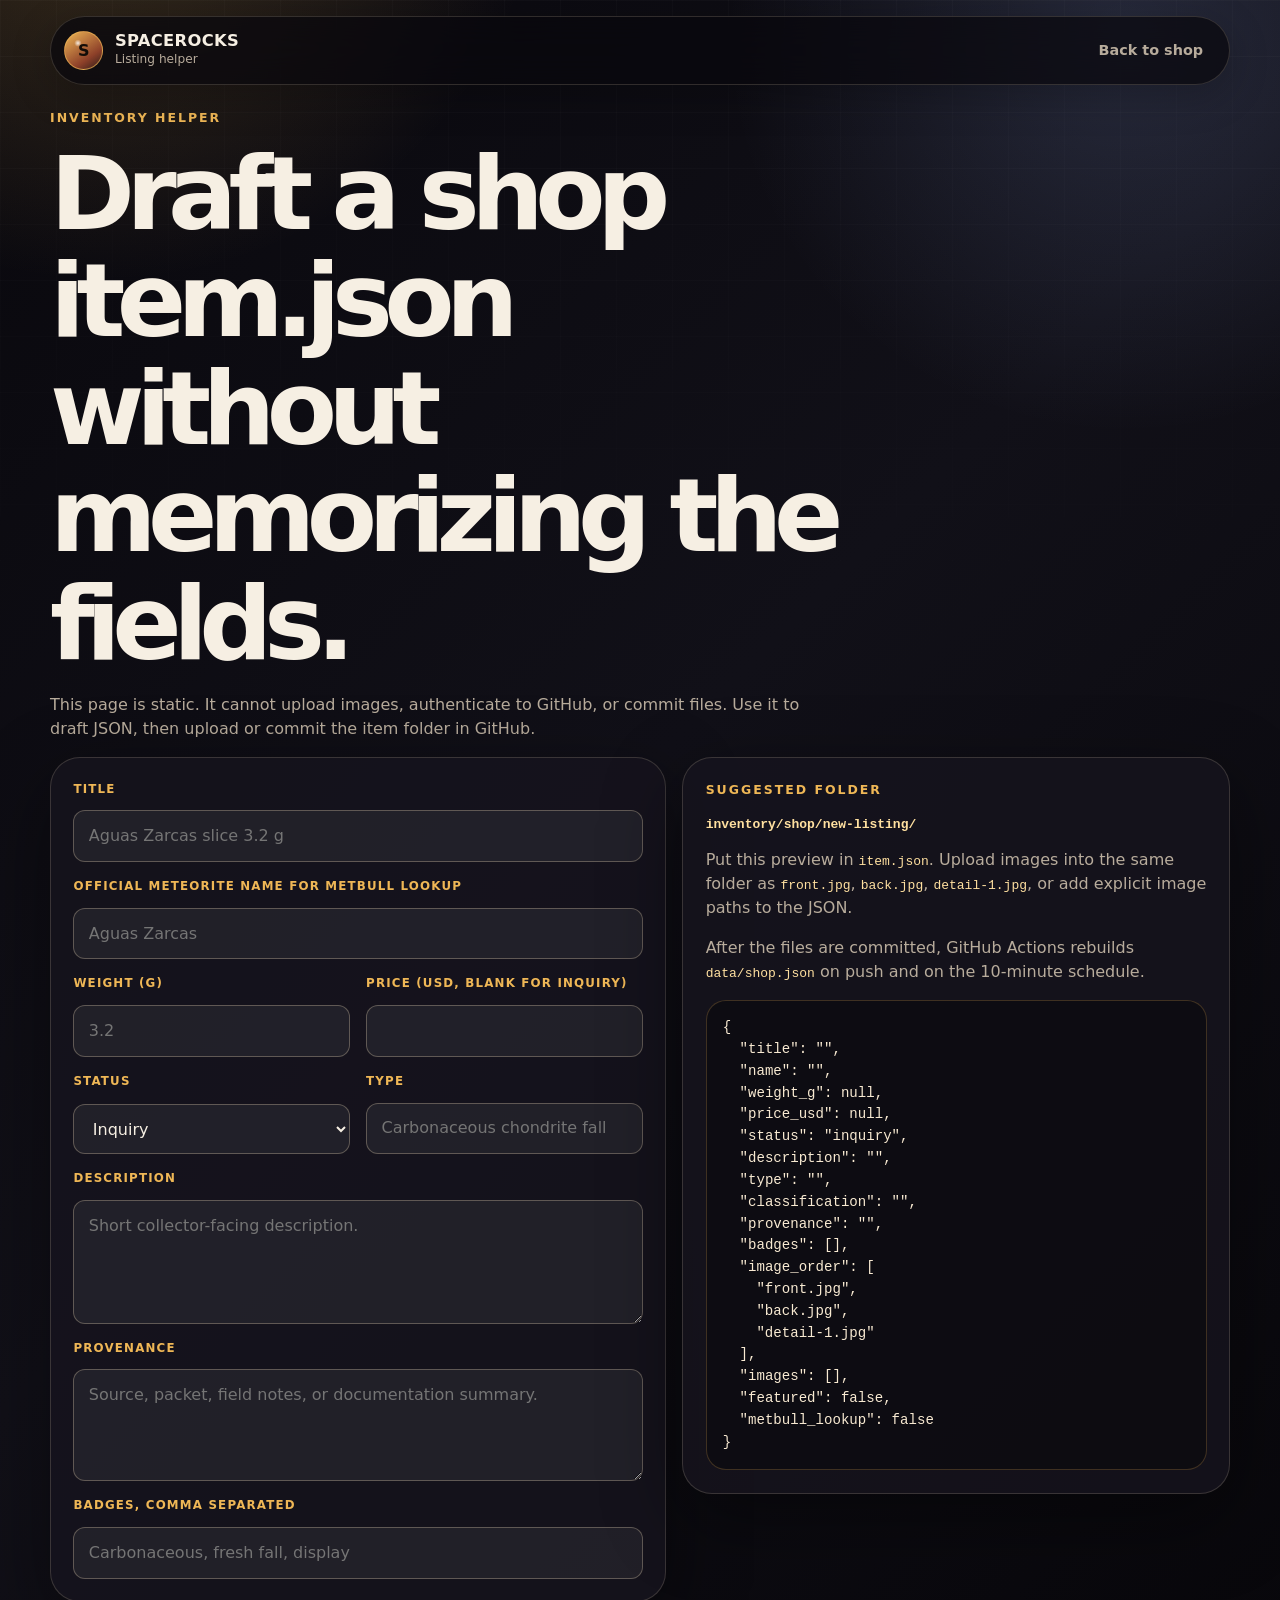
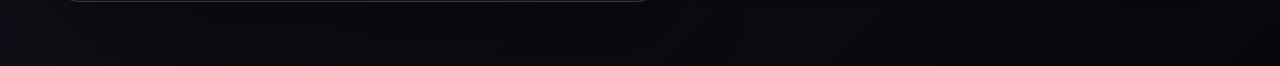
==== admin/new-listing.html @ 61062381 "Initial Spacerocks static website" ====
<!doctype html>
<html lang="en">
<head>
  <meta charset="utf-8">
  <meta name="viewport" content="width=device-width, initial-scale=1">
  <meta name="description" content="Static helper for drafting Spacerocks inventory item.json files.">
  <title>Spacerocks Listing Helper</title>
  <link rel="stylesheet" href="../styles.css">
</head>
<body class="admin-page">
  <a class="skip-link" href="#main">Skip to main content</a>

  <header class="site-header admin-header">
    <nav class="top-nav" aria-label="Admin navigation">
      <a class="brand" href="../index.html#top" aria-label="Spacerocks home">
        <span class="brand-mark" aria-hidden="true">S</span>
        <span>
          <strong>Spacerocks</strong>
          <small>Listing helper</small>
        </span>
      </a>
      <div class="nav-links">
        <a href="../index.html#shop">Back to shop</a>
      </div>
    </nav>
  </header>

  <main id="main" class="admin-main">
    <section class="section-block admin-intro" aria-labelledby="helper-title">
      <p class="eyebrow">Inventory helper</p>
      <h1 id="helper-title">Draft a shop item.json without memorizing the fields.</h1>
      <p>This page is static. It cannot upload images, authenticate to GitHub, or commit files. Use it to draft JSON, then upload or commit the item folder in GitHub.</p>
    </section>

    <section class="admin-layout" aria-label="New listing builder">
      <form class="listing-form" id="listingForm">
        <label>
          <span>Title</span>
          <input name="title" type="text" autocomplete="off" placeholder="Aguas Zarcas slice 3.2 g" required>
        </label>
        <label>
          <span>Official meteorite name for MetBull lookup</span>
          <input name="name" type="text" autocomplete="off" placeholder="Aguas Zarcas">
        </label>
        <div class="form-row">
          <label>
            <span>Weight (g)</span>
            <input name="weight_g" type="number" min="0" step="0.001" placeholder="3.2">
          </label>
          <label>
            <span>Price (USD, blank for inquiry)</span>
            <input name="price_usd" type="number" min="0" step="0.01" placeholder="">
          </label>
        </div>
        <div class="form-row">
          <label>
            <span>Status</span>
            <select name="status">
              <option value="available">Available</option>
              <option value="inquiry" selected>Inquiry</option>
              <option value="hold">Hold</option>
              <option value="sold">Sold</option>
            </select>
          </label>
          <label>
            <span>Type</span>
            <input name="type" type="text" autocomplete="off" placeholder="Carbonaceous chondrite fall">
          </label>
        </div>
        <label>
          <span>Description</span>
          <textarea name="description" rows="4" placeholder="Short collector-facing description."></textarea>
        </label>
        <label>
          <span>Provenance</span>
          <textarea name="provenance" rows="3" placeholder="Source, packet, field notes, or documentation summary."></textarea>
        </label>
        <label>
          <span>Badges, comma separated</span>
          <input name="badges" type="text" autocomplete="off" placeholder="Carbonaceous, fresh fall, display">
        </label>
      </form>

      <aside class="preview-panel" aria-live="polite">
        <div>
          <p class="eyebrow">Suggested folder</p>
          <p class="folder-preview"><code id="folderPreview">inventory/shop/new-listing/</code></p>
          <p>Put this preview in <code>item.json</code>. Upload images into the same folder as <code>front.jpg</code>, <code>back.jpg</code>, <code>detail-1.jpg</code>, or add explicit image paths to the JSON.</p>
          <p>After the files are committed, GitHub Actions rebuilds <code>data/shop.json</code> on push and on the 10-minute schedule.</p>
        </div>
        <pre class="json-preview" id="jsonPreview" tabindex="0"></pre>
      </aside>
    </section>
  </main>

  <script>
    const form = document.getElementById("listingForm");
    const folderPreview = document.getElementById("folderPreview");
    const jsonPreview = document.getElementById("jsonPreview");

    function slugify(value) {
      return String(value || "new-listing")
        .toLowerCase()
        .normalize("NFKD")
        .replace(/[\u0300-\u036f]/g, "")
        .replace(/[^a-z0-9]+/g, "-")
        .replace(/^-+|-+$/g, "") || "new-listing";
    }

    function numberOrNull(value) {
      if (value === "") return null;
      const number = Number(value);
      return Number.isFinite(number) ? number : null;
    }

    function updatePreview() {
      const data = new FormData(form);
      const title = String(data.get("title") || "").trim();
      const name = String(data.get("name") || "").trim();
      const badges = String(data.get("badges") || "")
        .split(",")
        .map((badge) => badge.trim())
        .filter(Boolean);
      const item = {
        title,
        name,
        weight_g: numberOrNull(data.get("weight_g")),
        price_usd: numberOrNull(data.get("price_usd")),
        status: data.get("status"),
        description: String(data.get("description") || "").trim(),
        type: String(data.get("type") || "").trim(),
        classification: "",
        provenance: String(data.get("provenance") || "").trim(),
        badges,
        image_order: ["front.jpg", "back.jpg", "detail-1.jpg"],
        images: [],
        featured: false,
        metbull_lookup: Boolean(name)
      };

      folderPreview.textContent = `inventory/shop/${slugify(title || name)}/`;
      jsonPreview.textContent = `${JSON.stringify(item, null, 2)}\n`;
    }

    form.addEventListener("input", updatePreview);
    updatePreview();
  </script>
</body>
</html>
---- styles.css ----
:root {
  color-scheme: dark;
  --bg: #09080d;
  --bg-soft: #111018;
  --panel: rgba(22, 20, 30, 0.82);
  --panel-strong: rgba(31, 27, 39, 0.94);
  --paper: #efe5cf;
  --paper-ink: #20170e;
  --text: #f6efe3;
  --muted: #b8ac9c;
  --line: rgba(255, 235, 198, 0.16);
  --line-strong: rgba(255, 235, 198, 0.28);
  --gold: #efb756;
  --copper: #c96b3d;
  --green: #9fcf9d;
  --blue: #9fb9ff;
  --red: #ff9f8f;
  --shadow: 0 26px 80px rgba(0, 0, 0, 0.42);
  --radius-lg: 30px;
  --radius-md: 20px;
  --radius-sm: 12px;
  --max: 1180px;
}

* {
  box-sizing: border-box;
}

html {
  scroll-behavior: smooth;
}

body {
  margin: 0;
  min-width: 320px;
  background:
    radial-gradient(circle at 8% -10%, rgba(239, 183, 86, 0.24), transparent 28rem),
    radial-gradient(circle at 88% 2%, rgba(159, 185, 255, 0.16), transparent 25rem),
    linear-gradient(135deg, #09080d 0%, #111018 48%, #08070b 100%);
  color: var(--text);
  font-family: Inter, ui-sans-serif, system-ui, -apple-system, BlinkMacSystemFont, "Segoe UI", sans-serif;
  line-height: 1.5;
}

body::before {
  position: fixed;
  inset: 0;
  z-index: -1;
  pointer-events: none;
  content: "";
  background-image:
    linear-gradient(rgba(255, 255, 255, 0.025) 1px, transparent 1px),
    linear-gradient(90deg, rgba(255, 255, 255, 0.02) 1px, transparent 1px);
  background-size: 56px 56px;
  mask-image: linear-gradient(to bottom, black, transparent 82%);
}

img {
  max-width: 100%;
  display: block;
}

a {
  color: inherit;
}

button,
input,
select,
textarea {
  font: inherit;
}

button {
  cursor: pointer;
}

[hidden] {
  display: none !important;
}

.skip-link {
  position: absolute;
  top: 0.75rem;
  left: 0.75rem;
  z-index: 20;
  transform: translateY(-150%);
  border-radius: 999px;
  background: var(--gold);
  color: #1b1309;
  font-weight: 800;
  padding: 0.65rem 1rem;
  text-decoration: none;
  transition: transform 160ms ease;
}

.skip-link:focus {
  transform: translateY(0);
}

:focus-visible {
  outline: 3px solid var(--gold);
  outline-offset: 3px;
}

.site-header,
main,
.site-footer {
  width: min(100% - 2rem, var(--max));
  margin-inline: auto;
}

.site-header {
  padding: 1rem 0 3rem;
}

.top-nav {
  display: flex;
  align-items: center;
  justify-content: space-between;
  gap: 1rem;
  padding: 0.8rem;
  border: 1px solid var(--line);
  border-radius: 999px;
  background: rgba(9, 8, 13, 0.72);
  backdrop-filter: blur(18px);
  box-shadow: 0 10px 40px rgba(0, 0, 0, 0.24);
}

.brand {
  display: inline-flex;
  align-items: center;
  gap: 0.75rem;
  min-width: max-content;
  text-decoration: none;
}

.brand-mark {
  display: grid;
  width: 2.45rem;
  height: 2.45rem;
  place-items: center;
  border: 1px solid rgba(239, 183, 86, 0.65);
  border-radius: 50%;
  background:
    radial-gradient(circle at 35% 30%, rgba(255, 255, 255, 0.85), transparent 0.23rem),
    linear-gradient(145deg, #efb756, #8d4029 68%, #2b1b18);
  color: #130d08;
  font-weight: 900;
  letter-spacing: -0.05em;
}

.brand strong,
.brand small {
  display: block;
}

.brand strong {
  font-size: 1.02rem;
  line-height: 1;
  letter-spacing: 0.02em;
  text-transform: uppercase;
}

.brand small {
  color: var(--muted);
  font-size: 0.76rem;
}

.nav-links {
  display: flex;
  flex-wrap: wrap;
  align-items: center;
  justify-content: flex-end;
  gap: 0.25rem;
}

.nav-links a {
  border-radius: 999px;
  color: var(--muted);
  font-size: 0.9rem;
  font-weight: 700;
  padding: 0.62rem 0.82rem;
  text-decoration: none;
}

.nav-links a:hover {
  color: var(--text);
  background: rgba(255, 255, 255, 0.06);
}

.nav-links .nav-cta {
  color: #1b1309;
  background: var(--gold);
}

.hero {
  display: grid;
  grid-template-columns: minmax(0, 1.08fr) minmax(320px, 0.92fr);
  gap: clamp(1.2rem, 4vw, 4rem);
  align-items: center;
  padding: clamp(3rem, 8vw, 6.25rem) 0 2rem;
}

.hero-copy {
  position: relative;
}

.eyebrow {
  margin: 0 0 0.75rem;
  color: var(--gold);
  font-size: 0.78rem;
  font-weight: 900;
  letter-spacing: 0.16em;
  text-transform: uppercase;
}

h1,
h2,
h3,
p {
  margin-top: 0;
}

h1,
h2,
h3 {
  line-height: 1.05;
}

h1 {
  max-width: 12ch;
  margin-bottom: 1.15rem;
  font-size: clamp(3.4rem, 9.4vw, 7.85rem);
  letter-spacing: -0.085em;
}

h2 {
  margin-bottom: 0.75rem;
  font-size: clamp(2.2rem, 5vw, 4.7rem);
  letter-spacing: -0.065em;
}

h3 {
  margin-bottom: 0.7rem;
  font-size: clamp(1.24rem, 2vw, 1.7rem);
  letter-spacing: -0.03em;
}

p {
  color: var(--muted);
}

code {
  color: #ffe0a0;
}

.hero-lede {
  max-width: 44rem;
  color: #d8cbbc;
  font-size: clamp(1.05rem, 1.7vw, 1.28rem);
}

.hero-actions,
.badge-row {
  display: flex;
  flex-wrap: wrap;
  gap: 0.7rem;
}

.hero-actions {
  margin-top: 1.6rem;
}

.button {
  display: inline-flex;
  align-items: center;
  justify-content: center;
  min-height: 2.8rem;
  border: 1px solid var(--line-strong);
  border-radius: 999px;
  background: rgba(255, 255, 255, 0.045);
  color: var(--text);
  font-weight: 850;
  line-height: 1.1;
  padding: 0.78rem 1.08rem;
  text-decoration: none;
  transition: transform 160ms ease, border-color 160ms ease, background 160ms ease;
}

.button:hover {
  transform: translateY(-2px);
  border-color: rgba(239, 183, 86, 0.72);
  background: rgba(239, 183, 86, 0.1);
}

.button-primary {
  border-color: rgba(239, 183, 86, 0.8);
  background: linear-gradient(135deg, #ffd98c, #efb756 52%, #c96b3d);
  color: #1d1309;
  box-shadow: 0 15px 35px rgba(239, 183, 86, 0.18);
}

.button-primary:hover {
  background: linear-gradient(135deg, #ffe4aa, #efb756 52%, #d17444);
}

.button-ghost {
  border-style: dashed;
}

.hero-metrics {
  display: grid;
  grid-template-columns: repeat(3, minmax(0, 1fr));
  gap: 0.75rem;
  max-width: 48rem;
  margin: 2rem 0 0;
}

.hero-metrics div {
  border: 1px solid var(--line);
  border-radius: var(--radius-md);
  background: rgba(255, 255, 255, 0.045);
  padding: 1rem;
}

.hero-metrics dt {
  color: var(--gold);
  font-size: clamp(1.6rem, 3vw, 2.35rem);
  font-weight: 950;
  line-height: 1;
}

.hero-metrics dd {
  margin: 0.35rem 0 0;
  color: var(--muted);
  font-size: 0.88rem;
}

.hero-media {
  position: relative;
  min-height: 680px;
}

.media {
  position: relative;
  overflow: hidden;
  margin: 0;
  border: 1px solid var(--line);
  border-radius: var(--radius-lg);
  background:
    radial-gradient(circle at 30% 20%, rgba(239, 183, 86, 0.16), transparent 16rem),
    linear-gradient(145deg, #18131d, #0e0d13);
  box-shadow: var(--shadow);
}

.media img {
  width: 100%;
  height: 100%;
  object-fit: cover;
}

.media::after {
  position: absolute;
  inset: 0;
  content: "";
  pointer-events: none;
  background: linear-gradient(to top, rgba(8, 7, 11, 0.72), transparent 45%);
}

.image-fallback {
  display: none;
  position: absolute;
  inset: 1rem;
  z-index: 1;
  place-items: center;
  border: 1px dashed rgba(239, 183, 86, 0.48);
  border-radius: calc(var(--radius-lg) - 0.5rem);
  color: var(--gold);
  font-weight: 900;
  text-align: center;
  text-transform: uppercase;
  letter-spacing: 0.12em;
}

.media.is-missing {
  min-height: 16rem;
}

.media.is-missing .image-fallback {
  display: grid;
}

.hero-image {
  position: absolute;
}

.hero-image-main {
  inset: 0 0 auto auto;
  width: min(100%, 520px);
  height: 620px;
  transform: rotate(2.5deg);
}

.hero-image-small {
  left: 0;
  bottom: 0;
  z-index: 2;
  width: min(68%, 330px);
  height: 300px;
  border-radius: 26px;
  transform: rotate(-6deg);
}

.hero-image figcaption {
  position: absolute;
  right: 1rem;
  bottom: 1rem;
  left: 1rem;
  z-index: 2;
  display: flex;
  flex-wrap: wrap;
  align-items: center;
  justify-content: space-between;
  gap: 0.65rem;
}

.hero-image figcaption strong {
  color: var(--text);
  text-shadow: 0 2px 20px rgba(0, 0, 0, 0.6);
}

.badge {
  display: inline-flex;
  align-items: center;
  width: fit-content;
  min-height: 1.75rem;
  border: 1px solid var(--line-strong);
  border-radius: 999px;
  background: rgba(255, 255, 255, 0.055);
  color: var(--text);
  font-size: 0.72rem;
  font-weight: 900;
  letter-spacing: 0.07em;
  line-height: 1;
  padding: 0.42rem 0.62rem;
  text-transform: uppercase;
}

.badge-inquiry {
  border-color: rgba(159, 207, 157, 0.5);
  color: var(--green);
}

.badge-scarce,
.badge-provenance {
  border-color: rgba(239, 183, 86, 0.56);
  color: var(--gold);
}

.badge-science {
  border-color: rgba(159, 185, 255, 0.58);
  color: var(--blue);
}

.badge-field {
  border-color: rgba(201, 107, 61, 0.62);
  color: #ffb184;
}

.badge-private {
  border-color: rgba(255, 159, 143, 0.48);
  color: var(--red);
}

.signal-bar,
.section-block,
.contact-panel {
  margin-bottom: clamp(3rem, 8vw, 6.25rem);
}

.signal-bar {
  display: grid;
  grid-template-columns: repeat(3, minmax(0, 1fr));
  gap: 1rem;
}

.signal-bar article,
.trust-grid article {
  border: 1px solid var(--line);
  border-radius: var(--radius-md);
  background: rgba(255, 255, 255, 0.045);
  padding: 1.15rem;
}

.signal-icon,
.trust-number {
  display: inline-flex;
  margin-bottom: 1rem;
  color: var(--gold);
  font-size: 0.78rem;
  font-weight: 950;
  letter-spacing: 0.16em;
}

.signal-bar h2 {
  margin-bottom: 0.45rem;
  font-size: 1.2rem;
  letter-spacing: -0.02em;
}

.signal-bar p,
.trust-grid p {
  margin-bottom: 0;
}

.section-heading {
  max-width: 820px;
  margin-bottom: 1.5rem;
}

.section-heading p:last-child {
  margin-bottom: 0;
  font-size: 1.05rem;
}

.split-heading {
  display: grid;
  grid-template-columns: minmax(0, 1fr) minmax(220px, 330px);
  gap: 1.5rem;
  max-width: none;
  align-items: end;
}

.heading-media {
  height: 230px;
  border-radius: var(--radius-md);
}

.shop-meta {
  display: flex;
  flex-wrap: wrap;
  align-items: center;
  justify-content: space-between;
  gap: 0.75rem 1rem;
  margin: -0.3rem 0 1.25rem;
}

.shop-generated-note {
  max-width: 48rem;
  margin: 0;
  font-size: 0.92rem;
}

.helper-link {
  border-bottom: 1px solid rgba(239, 183, 86, 0.45);
  color: var(--gold);
  font-size: 0.88rem;
  font-weight: 850;
  text-decoration: none;
}

.helper-link:hover {
  border-bottom-color: currentColor;
}

.offer-grid {
  display: grid;
  grid-template-columns: repeat(4, minmax(0, 1fr));
  gap: 1rem;
}

.offer-card,
.adventure-card,
.contact-panel {
  border: 1px solid var(--line);
  border-radius: var(--radius-lg);
  background: var(--panel);
  box-shadow: var(--shadow);
}

.offer-card {
  display: flex;
  min-height: 100%;
  flex-direction: column;
  overflow: hidden;
}

.featured-offer {
  grid-column: span 2;
}

.offer-media {
  height: 250px;
  border: 0;
  border-radius: 0;
  box-shadow: none;
}

.offer-card.is-sold .offer-media,
.offer-card.is-hold .offer-media {
  opacity: 0.68;
}

.badge-status-available {
  border-color: rgba(159, 207, 157, 0.48);
  background: rgba(159, 207, 157, 0.14);
  color: #dcffd8;
}

.badge-status-inquiry {
  border-color: rgba(239, 183, 86, 0.5);
  background: rgba(239, 183, 86, 0.13);
  color: #ffe0a0;
}

.badge-status-hold {
  border-color: rgba(159, 185, 255, 0.48);
  background: rgba(159, 185, 255, 0.14);
  color: #dce6ff;
}

.badge-status-sold {
  border-color: rgba(255, 159, 143, 0.48);
  background: rgba(255, 159, 143, 0.12);
  color: #ffd6cf;
}

.card-content,
.adventure-content {
  display: flex;
  flex: 1;
  flex-direction: column;
  padding: 1.2rem;
}

.card-content h3,
.adventure-content h3 {
  margin-top: 0.9rem;
}

.card-content .button {
  align-self: flex-start;
  margin-top: auto;
}

.spec-list,
.passport-list,
.adventure-stats {
  margin: 1rem 0 1.2rem;
}

.spec-list div,
.passport-list div,
.adventure-stats div {
  display: grid;
  grid-template-columns: 6.4rem minmax(0, 1fr);
  gap: 0.7rem;
  padding: 0.58rem 0;
  border-top: 1px solid var(--line);
}

.spec-list dt,
.passport-list dt,
.adventure-stats dt {
  color: var(--gold);
  font-size: 0.73rem;
  font-weight: 900;
  letter-spacing: 0.1em;
  text-transform: uppercase;
}

.spec-list dd,
.passport-list dd,
.adventure-stats dd {
  margin: 0;
  color: #eadfd0;
}

.compact-offer {
  background:
    linear-gradient(135deg, rgba(239, 183, 86, 0.08), transparent 50%),
    var(--panel);
}

.provenance-note {
  border-left: 2px solid rgba(239, 183, 86, 0.46);
  margin: 0 0 1.1rem;
  padding-left: 0.8rem;
  font-size: 0.92rem;
}

.shop-empty {
  grid-column: span 2;
}

.collection-tools {
  display: grid;
  grid-template-columns: minmax(230px, 0.9fr) minmax(0, 1.5fr);
  gap: 0.9rem 1rem;
  align-items: end;
  margin-bottom: 1.25rem;
}

.search-control {
  display: grid;
  gap: 0.45rem;
}

.search-control span,
.collection-count {
  color: var(--muted);
  font-size: 0.83rem;
  font-weight: 800;
  letter-spacing: 0.08em;
  text-transform: uppercase;
}

.search-control input {
  width: 100%;
  border: 1px solid var(--line);
  border-radius: 999px;
  background: rgba(255, 255, 255, 0.06);
  color: var(--text);
  padding: 0.9rem 1rem;
}

.search-control input::placeholder {
  color: rgba(246, 239, 227, 0.42);
}

.filter-pills {
  display: flex;
  flex-wrap: wrap;
  gap: 0.5rem;
}

.filter-pill {
  border: 1px solid var(--line);
  border-radius: 999px;
  background: rgba(255, 255, 255, 0.045);
  color: var(--muted);
  font-weight: 850;
  padding: 0.62rem 0.78rem;
}

.filter-pill:hover,
.filter-pill.active {
  border-color: rgba(239, 183, 86, 0.72);
  color: var(--gold);
  background: rgba(239, 183, 86, 0.1);
}

.collection-count {
  grid-column: 1 / -1;
  margin: 0;
}

.passport-grid {
  display: grid;
  grid-template-columns: repeat(4, minmax(0, 1fr));
  gap: 0.95rem;
}

.passport-card {
  position: relative;
  min-height: 18rem;
  overflow: hidden;
  border: 1px solid rgba(32, 23, 14, 0.18);
  border-radius: 22px;
  background:
    linear-gradient(90deg, rgba(201, 107, 61, 0.22), transparent 1.7rem),
    repeating-linear-gradient(0deg, rgba(32, 23, 14, 0.035) 0 1px, transparent 1px 22px),
    var(--paper);
  color: var(--paper-ink);
  padding: 1rem;
  box-shadow: 0 18px 45px rgba(0, 0, 0, 0.22);
}

.passport-card::before {
  position: absolute;
  right: -1rem;
  top: -1rem;
  width: 5.5rem;
  height: 5.5rem;
  border: 2px solid rgba(32, 23, 14, 0.12);
  border-radius: 50%;
  content: "";
}

.passport-card::after {
  position: absolute;
  right: 1rem;
  bottom: 0.9rem;
  color: rgba(32, 23, 14, 0.18);
  content: "SPACEROCKS";
  font-size: 0.68rem;
  font-weight: 950;
  letter-spacing: 0.18em;
}

.passport-topline {
  position: relative;
  z-index: 1;
  display: flex;
  align-items: flex-start;
  justify-content: space-between;
  gap: 0.65rem;
  margin-bottom: 1rem;
  color: rgba(32, 23, 14, 0.68);
  font-size: 0.73rem;
  font-weight: 950;
  letter-spacing: 0.13em;
  text-transform: uppercase;
}

.passport-card h3 {
  position: relative;
  z-index: 1;
  color: var(--paper-ink);
  font-size: 1.45rem;
}

.passport-list {
  position: relative;
  z-index: 1;
  margin-bottom: 0;
}

.passport-list div {
  grid-template-columns: 4.6rem minmax(0, 1fr);
  border-top-color: rgba(32, 23, 14, 0.14);
}

.passport-list dt {
  color: rgba(115, 63, 30, 0.95);
}

.passport-list dd {
  color: rgba(32, 23, 14, 0.86);
}

.passport-card .badge-private {
  background: rgba(130, 48, 36, 0.08);
  color: #7b2c25;
  border-color: rgba(123, 44, 37, 0.28);
}

.adventure-grid {
  display: grid;
  grid-template-columns: repeat(2, minmax(0, 1fr));
  gap: 1rem;
}

.adventure-card {
  overflow: hidden;
}

.adventure-media {
  height: 320px;
  border: 0;
  border-radius: 0;
  box-shadow: none;
}

.adventure-lede {
  color: #d8cbbc;
  font-size: 1.02rem;
}

.timeline {
  display: grid;
  gap: 0.7rem;
  margin: auto 0 0;
  padding: 0;
  list-style: none;
}

.timeline li {
  display: grid;
  grid-template-columns: 5.2rem minmax(0, 1fr);
  gap: 0.8rem;
  align-items: start;
  border-left: 2px solid rgba(239, 183, 86, 0.34);
  padding-left: 0.8rem;
}

.timeline time {
  color: var(--gold);
  font-size: 0.78rem;
  font-weight: 950;
  letter-spacing: 0.08em;
  text-transform: uppercase;
}

.timeline span {
  color: var(--muted);
}

.journal-strip {
  display: grid;
  grid-template-columns: repeat(3, minmax(0, 1fr));
  gap: 1rem;
  margin-top: 1rem;
}

.journal-image {
  height: 240px;
  border-radius: var(--radius-md);
}

.trust-grid {
  display: grid;
  grid-template-columns: repeat(4, minmax(0, 1fr));
  gap: 1rem;
}

.trust-grid h3 {
  font-size: 1.25rem;
}

.contact-panel {
  display: grid;
  grid-template-columns: minmax(0, 1fr) auto;
  gap: 1.5rem;
  align-items: center;
  padding: clamp(1.2rem, 4vw, 2rem);
  background:
    radial-gradient(circle at 15% 20%, rgba(239, 183, 86, 0.16), transparent 18rem),
    var(--panel-strong);
}

.contact-panel h2 {
  max-width: 13ch;
  margin-bottom: 0.75rem;
  font-size: clamp(2.15rem, 5vw, 4.2rem);
}

.contact-panel p:last-child {
  max-width: 52rem;
  margin-bottom: 0;
}

.admin-header {
  padding-bottom: 1.5rem;
}

.admin-main {
  padding-bottom: 4rem;
}

.admin-intro {
  margin-bottom: 1rem;
}

.admin-intro h1 {
  max-width: 12ch;
  margin-bottom: 1rem;
  font-size: clamp(3rem, 8vw, 6.6rem);
}

.admin-intro p {
  max-width: 48rem;
}

.admin-layout {
  display: grid;
  grid-template-columns: minmax(0, 0.9fr) minmax(320px, 0.8fr);
  gap: 1rem;
  align-items: start;
}

.listing-form,
.preview-panel {
  border: 1px solid var(--line);
  border-radius: var(--radius-lg);
  background: var(--panel);
  box-shadow: var(--shadow);
  padding: clamp(1rem, 3vw, 1.4rem);
}

.listing-form,
.listing-form label {
  display: grid;
  gap: 0.75rem;
}

.listing-form {
  gap: 1rem;
}

.listing-form label span {
  color: var(--gold);
  font-size: 0.74rem;
  font-weight: 900;
  letter-spacing: 0.1em;
  text-transform: uppercase;
}

.form-row {
  display: grid;
  grid-template-columns: repeat(2, minmax(0, 1fr));
  gap: 1rem;
}

.listing-form input,
.listing-form select,
.listing-form textarea {
  width: 100%;
  border: 1px solid var(--line-strong);
  border-radius: var(--radius-sm);
  background: rgba(255, 255, 255, 0.06);
  color: var(--text);
  padding: 0.8rem 0.9rem;
}

.listing-form textarea {
  min-height: 7rem;
  resize: vertical;
}

.listing-form option {
  background: var(--bg-soft);
  color: var(--text);
}

.preview-panel {
  position: sticky;
  top: 1rem;
}

.folder-preview {
  margin-bottom: 0.8rem;
  color: var(--text);
  font-weight: 850;
}

.json-preview {
  overflow: auto;
  max-height: 620px;
  margin: 1rem 0 0;
  border: 1px solid rgba(239, 183, 86, 0.22);
  border-radius: var(--radius-md);
  background: rgba(0, 0, 0, 0.3);
  color: #f8ead2;
  font-size: 0.88rem;
  line-height: 1.55;
  padding: 1rem;
  white-space: pre-wrap;
}

.site-footer {
  display: flex;
  flex-wrap: wrap;
  justify-content: space-between;
  gap: 0.75rem;
  padding: 2rem 0 3rem;
  color: var(--muted);
  font-size: 0.9rem;
}

.site-footer p {
  margin: 0;
}

.site-footer a {
  color: var(--gold);
  font-weight: 800;
  text-decoration: none;
}

@media (max-width: 1080px) {
  .hero {
    grid-template-columns: 1fr;
  }

  .hero-media {
    min-height: 560px;
  }

  .hero-image-main {
    right: 3rem;
  }

  .offer-grid,
  .passport-grid,
  .trust-grid {
    grid-template-columns: repeat(2, minmax(0, 1fr));
  }

  .featured-offer {
    grid-column: span 2;
  }
}

@media (max-width: 820px) {
  .site-header,
  main,
  .site-footer {
    width: min(100% - 1rem, var(--max));
  }

  .site-header {
    padding-top: 0.5rem;
  }

  .top-nav {
    align-items: stretch;
    border-radius: 26px;
    flex-direction: column;
  }

  .nav-links {
    justify-content: flex-start;
  }

  .nav-links a {
    padding-inline: 0.72rem;
  }

  .hero {
    padding-top: 2.4rem;
  }

  h1 {
    max-width: 11ch;
  }

  .hero-metrics,
  .signal-bar,
  .split-heading,
  .collection-tools,
  .adventure-grid,
  .journal-strip,
  .admin-layout,
  .contact-panel {
    grid-template-columns: 1fr;
  }

  .preview-panel {
    position: static;
  }

  .hero-media {
    min-height: 480px;
  }

  .hero-image-main {
    right: 0;
    width: min(92%, 500px);
    height: 430px;
  }

  .hero-image-small {
    width: min(64%, 300px);
    height: 230px;
  }

  .heading-media,
  .adventure-media,
  .journal-image {
    height: 250px;
  }

  .contact-panel .button {
    justify-self: start;
  }
}

@media (max-width: 620px) {
  .hero-actions .button,
  .card-content .button,
  .contact-panel .button {
    width: 100%;
  }

  .hero-media {
    min-height: auto;
  }

  .hero-image,
  .hero-image-main,
  .hero-image-small {
    position: relative;
    inset: auto;
    width: 100%;
    height: 320px;
    transform: none;
  }

  .hero-image-small {
    margin-top: 1rem;
  }

  .offer-grid,
  .passport-grid,
  .trust-grid {
    grid-template-columns: 1fr;
  }

  .featured-offer,
  .shop-empty {
    grid-column: auto;
  }

  .form-row {
    grid-template-columns: 1fr;
  }

  .spec-list div,
  .passport-list div,
  .adventure-stats div,
  .timeline li {
    grid-template-columns: 1fr;
    gap: 0.2rem;
  }

  .passport-card {
    min-height: auto;
  }
}

@media (prefers-reduced-motion: reduce) {
  html {
    scroll-behavior: auto;
  }

  *,
  *::before,
  *::after {
    transition-duration: 0.01ms !important;
    animation-duration: 0.01ms !important;
    animation-iteration-count: 1 !important;
  }
}
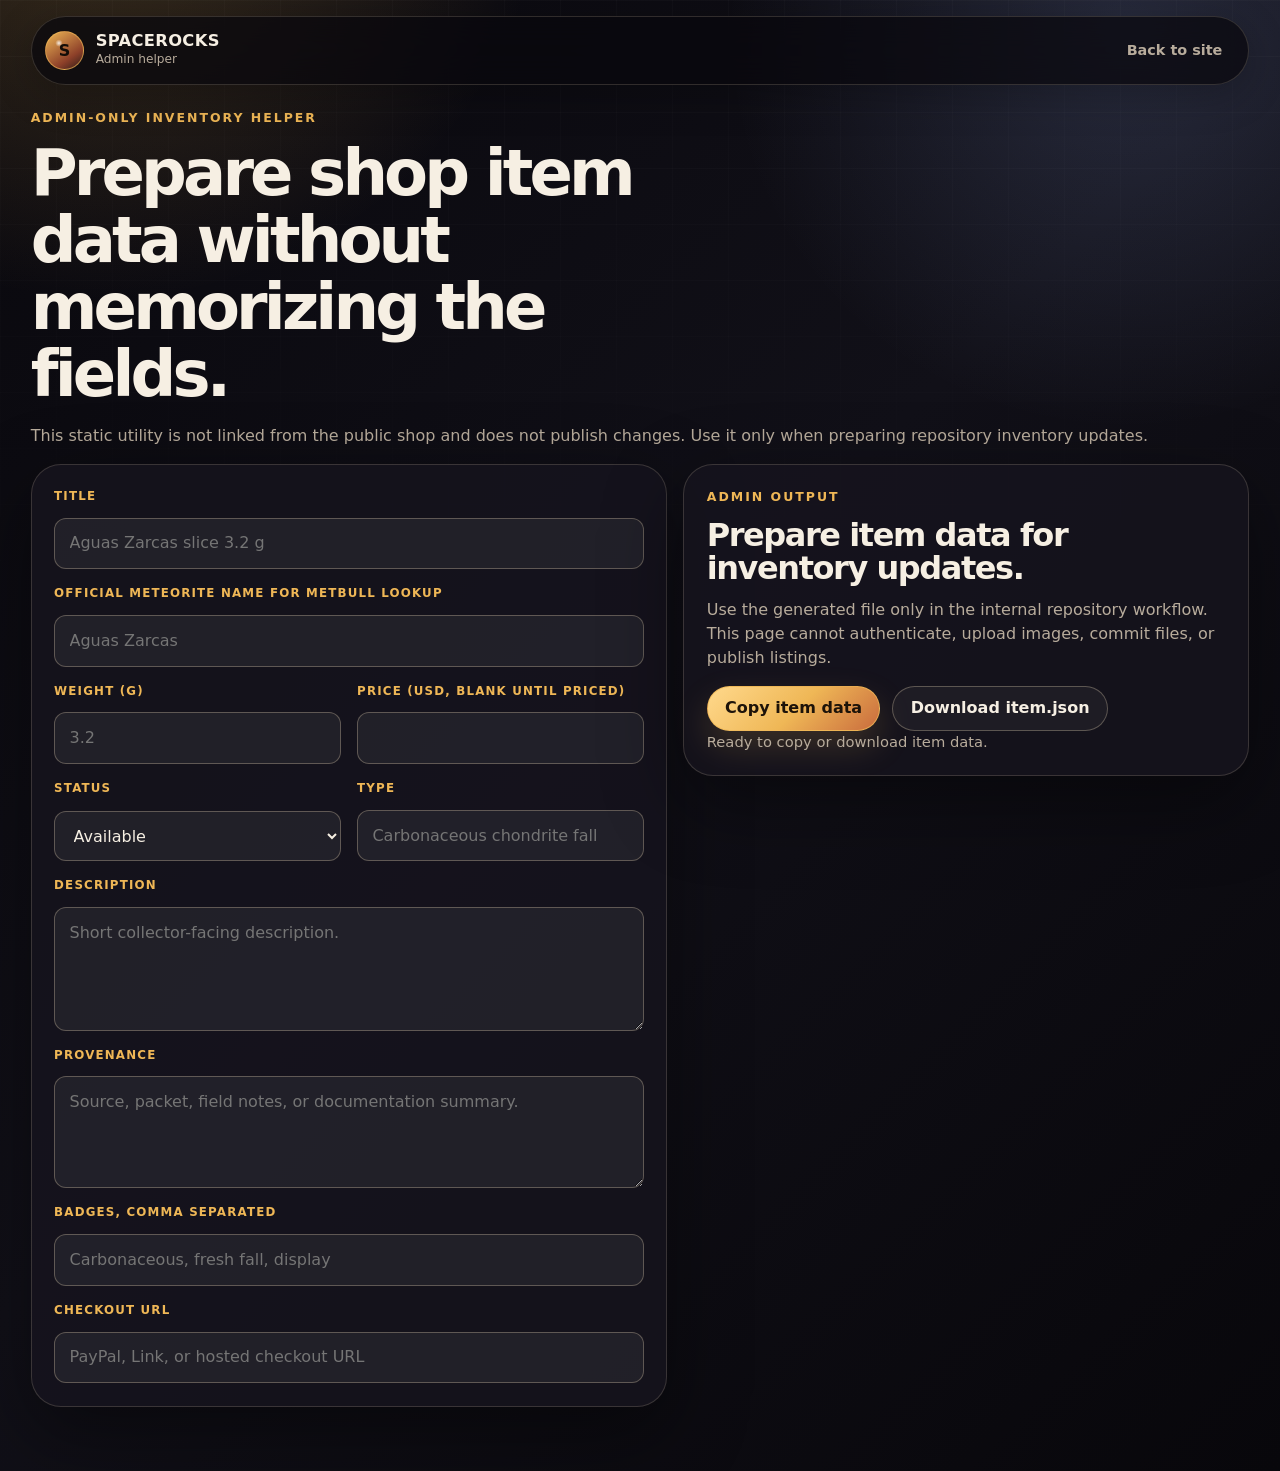
==== commit acf245f5: "Support direct shop listings" ====
--- a/admin/new-listing.html
+++ b/admin/new-listing.html
@@ -3,8 +3,9 @@
 <head>
   <meta charset="utf-8">
   <meta name="viewport" content="width=device-width, initial-scale=1">
-  <meta name="description" content="Static helper for drafting Spacerocks inventory item.json files.">
-  <title>Spacerocks Listing Helper</title>
+  <meta name="description" content="Admin-only static helper for drafting Spacerocks inventory item data.">
+  <meta name="robots" content="noindex, nofollow">
+  <title>Spacerocks Admin Listing Helper</title>
   <link rel="stylesheet" href="../styles.css">
 </head>
 <body class="admin-page">
@@ -16,20 +17,20 @@
         <span class="brand-mark" aria-hidden="true">S</span>
         <span>
           <strong>Spacerocks</strong>
-          <small>Listing helper</small>
+          <small>Admin helper</small>
         </span>
       </a>
       <div class="nav-links">
-        <a href="../index.html#shop">Back to shop</a>
+        <a href="../index.html#shop">Back to site</a>
       </div>
     </nav>
   </header>
 
   <main id="main" class="admin-main">
     <section class="section-block admin-intro" aria-labelledby="helper-title">
-      <p class="eyebrow">Inventory helper</p>
-      <h1 id="helper-title">Draft a shop item.json without memorizing the fields.</h1>
-      <p>This page is static. It cannot upload images, authenticate to GitHub, or commit files. Use it to draft JSON, then upload or commit the item folder in GitHub.</p>
+      <p class="eyebrow">Admin-only inventory helper</p>
+      <h1 id="helper-title">Prepare shop item data without memorizing the fields.</h1>
+      <p>This static utility is not linked from the public shop and does not publish changes. Use it only when preparing repository inventory updates.</p>
     </section>
 
     <section class="admin-layout" aria-label="New listing builder">
@@ -48,7 +49,7 @@
             <input name="weight_g" type="number" min="0" step="0.001" placeholder="3.2">
           </label>
           <label>
-            <span>Price (USD, blank for inquiry)</span>
+            <span>Price (USD, blank until priced)</span>
             <input name="price_usd" type="number" min="0" step="0.01" placeholder="">
           </label>
         </div>
@@ -56,8 +57,8 @@
           <label>
             <span>Status</span>
             <select name="status">
-              <option value="available">Available</option>
-              <option value="inquiry" selected>Inquiry</option>
+              <option value="available" selected>Available</option>
+              <option value="coming-soon">Coming soon</option>
               <option value="hold">Hold</option>
               <option value="sold">Sold</option>
             </select>
@@ -79,33 +80,30 @@
           <span>Badges, comma separated</span>
           <input name="badges" type="text" autocomplete="off" placeholder="Carbonaceous, fresh fall, display">
         </label>
+        <label>
+          <span>Checkout URL</span>
+          <input name="checkout_url" type="url" autocomplete="off" placeholder="PayPal, Link, or hosted checkout URL">
+        </label>
       </form>
 
-      <aside class="preview-panel" aria-live="polite">
-        <div>
-          <p class="eyebrow">Suggested folder</p>
-          <p class="folder-preview"><code id="folderPreview">inventory/shop/new-listing/</code></p>
-          <p>Put this preview in <code>item.json</code>. Upload images into the same folder as <code>front.jpg</code>, <code>back.jpg</code>, <code>detail-1.jpg</code>, or add explicit image paths to the JSON.</p>
-          <p>After the files are committed, GitHub Actions rebuilds <code>data/shop.json</code> on push and on the 10-minute schedule.</p>
+      <aside class="admin-output" aria-live="polite">
+        <p class="eyebrow">Admin output</p>
+        <h2>Prepare item data for inventory updates.</h2>
+        <p>Use the generated file only in the internal repository workflow. This page cannot authenticate, upload images, commit files, or publish listings.</p>
+        <div class="admin-actions">
+          <button class="button button-primary" type="button" id="copyJson">Copy item data</button>
+          <button class="button" type="button" id="downloadJson">Download item.json</button>
         </div>
-        <pre class="json-preview" id="jsonPreview" tabindex="0"></pre>
+        <p class="admin-status" id="helperStatus">Ready to prepare item data.</p>
       </aside>
     </section>
   </main>
 
   <script>
     const form = document.getElementById("listingForm");
-    const folderPreview = document.getElementById("folderPreview");
-    const jsonPreview = document.getElementById("jsonPreview");
-
-    function slugify(value) {
-      return String(value || "new-listing")
-        .toLowerCase()
-        .normalize("NFKD")
-        .replace(/[\u0300-\u036f]/g, "")
-        .replace(/[^a-z0-9]+/g, "-")
-        .replace(/^-+|-+$/g, "") || "new-listing";
-    }
+    const copyJson = document.getElementById("copyJson");
+    const downloadJson = document.getElementById("downloadJson");
+    const helperStatus = document.getElementById("helperStatus");
 
     function numberOrNull(value) {
       if (value === "") return null;
@@ -113,15 +111,26 @@
       return Number.isFinite(number) ? number : null;
     }
 
-    function updatePreview() {
+    function cleanItem(item) {
+      const cleaned = {};
+      Object.entries(item).forEach(([key, value]) => {
+        if (value === "" || value === null) return;
+        if (Array.isArray(value) && value.length === 0) return;
+        cleaned[key] = value;
+      });
+      return cleaned;
+    }
+
+    function buildItem() {
       const data = new FormData(form);
       const title = String(data.get("title") || "").trim();
       const name = String(data.get("name") || "").trim();
+      const checkoutUrl = String(data.get("checkout_url") || "").trim();
       const badges = String(data.get("badges") || "")
         .split(",")
         .map((badge) => badge.trim())
         .filter(Boolean);
-      const item = {
+      const item = cleanItem({
         title,
         name,
         weight_g: numberOrNull(data.get("weight_g")),
@@ -132,18 +141,47 @@
         classification: "",
         provenance: String(data.get("provenance") || "").trim(),
         badges,
+        checkout_url: checkoutUrl,
+        checkout_label: checkoutUrl ? "Buy now" : "",
         image_order: ["front.jpg", "back.jpg", "detail-1.jpg"],
         images: [],
         featured: false,
         metbull_lookup: Boolean(name)
-      };
+      });
 
-      folderPreview.textContent = `inventory/shop/${slugify(title || name)}/`;
-      jsonPreview.textContent = `${JSON.stringify(item, null, 2)}\n`;
+      return item;
     }
 
-    form.addEventListener("input", updatePreview);
-    updatePreview();
+    function itemJson() {
+      return `${JSON.stringify(buildItem(), null, 2)}\n`;
+    }
+
+    function updateStatus() {
+      helperStatus.textContent = "Ready to copy or download item data.";
+    }
+
+    copyJson.addEventListener("click", async () => {
+      if (!navigator.clipboard) {
+        helperStatus.textContent = "Copy is unavailable in this browser. Use the download action instead.";
+        return;
+      }
+      await navigator.clipboard.writeText(itemJson());
+      helperStatus.textContent = "Item data copied.";
+    });
+
+    downloadJson.addEventListener("click", () => {
+      const blob = new Blob([itemJson()], { type: "application/json" });
+      const url = URL.createObjectURL(blob);
+      const link = document.createElement("a");
+      link.href = url;
+      link.download = "item.json";
+      link.click();
+      URL.revokeObjectURL(url);
+      helperStatus.textContent = "item.json downloaded.";
+    });
+
+    form.addEventListener("input", updateStatus);
+    updateStatus();
   </script>
 </body>
 </html>
--- a/styles.css
+++ b/styles.css
@@ -19,7 +19,7 @@
   --radius-lg: 30px;
   --radius-md: 20px;
   --radius-sm: 12px;
-  --max: 1180px;
+  --page-gutter: clamp(1rem, 2.4vw, 2.75rem);
 }
 
 * {
@@ -106,12 +106,13 @@
 .site-header,
 main,
 .site-footer {
-  width: min(100% - 2rem, var(--max));
-  margin-inline: auto;
+  width: 100%;
+  margin-inline: 0;
+  padding-inline: var(--page-gutter);
 }
 
 .site-header {
-  padding: 1rem 0 3rem;
+  padding-block: 1rem 3rem;
 }
 
 .top-nav {
@@ -189,9 +190,44 @@
   background: rgba(255, 255, 255, 0.06);
 }
 
+.nav-links a.active,
+.brand.active {
+  color: var(--text);
+  background: rgba(239, 183, 86, 0.12);
+}
+
 .nav-links .nav-cta {
   color: #1b1309;
   background: var(--gold);
+}
+
+.nav-links .nav-cta.active {
+  color: #1b1309;
+  background: linear-gradient(135deg, #ffd98c, #efb756 52%, #c96b3d);
+}
+
+body.tabs-enabled .site-header {
+  padding-bottom: 1rem;
+}
+
+body.tabs-enabled .hero[hidden] {
+  display: none;
+}
+
+body.tabs-enabled [data-site-section] {
+  animation: section-in 180ms ease-out;
+}
+
+@keyframes section-in {
+  from {
+    opacity: 0;
+    transform: translateY(8px);
+  }
+
+  to {
+    opacity: 1;
+    transform: translateY(0);
+  }
 }
 
 .hero {
@@ -229,21 +265,21 @@
 }
 
 h1 {
-  max-width: 12ch;
+  max-width: 15ch;
   margin-bottom: 1.15rem;
-  font-size: clamp(3.4rem, 9.4vw, 7.85rem);
-  letter-spacing: -0.085em;
+  font-size: clamp(2.7rem, 5.4vw, 5.6rem);
+  letter-spacing: -0.06em;
 }
 
 h2 {
   margin-bottom: 0.75rem;
-  font-size: clamp(2.2rem, 5vw, 4.7rem);
-  letter-spacing: -0.065em;
+  font-size: clamp(1.9rem, 3.2vw, 3.45rem);
+  letter-spacing: -0.045em;
 }
 
 h3 {
   margin-bottom: 0.7rem;
-  font-size: clamp(1.24rem, 2vw, 1.7rem);
+  font-size: clamp(1.15rem, 1.45vw, 1.48rem);
   letter-spacing: -0.03em;
 }
 
@@ -256,7 +292,7 @@
 }
 
 .hero-lede {
-  max-width: 44rem;
+  max-width: 58rem;
   color: #d8cbbc;
   font-size: clamp(1.05rem, 1.7vw, 1.28rem);
 }
@@ -313,7 +349,7 @@
   display: grid;
   grid-template-columns: repeat(3, minmax(0, 1fr));
   gap: 0.75rem;
-  max-width: 48rem;
+  max-width: 64rem;
   margin: 2rem 0 0;
 }
 
@@ -357,7 +393,8 @@
 .media img {
   width: 100%;
   height: 100%;
-  object-fit: cover;
+  object-fit: contain;
+  object-position: center;
 }
 
 .media::after {
@@ -397,7 +434,7 @@
 
 .hero-image-main {
   inset: 0 0 auto auto;
-  width: min(100%, 520px);
+  width: min(100%, 680px);
   height: 620px;
   transform: rotate(2.5deg);
 }
@@ -447,7 +484,7 @@
   text-transform: uppercase;
 }
 
-.badge-inquiry {
+.badge-sale {
   border-color: rgba(159, 207, 157, 0.5);
   color: var(--green);
 }
@@ -515,7 +552,7 @@
 }
 
 .section-heading {
-  max-width: 820px;
+  max-width: 1040px;
   margin-bottom: 1.5rem;
 }
 
@@ -547,26 +584,14 @@
 }
 
 .shop-generated-note {
-  max-width: 48rem;
+  max-width: 72rem;
   margin: 0;
   font-size: 0.92rem;
 }
 
-.helper-link {
-  border-bottom: 1px solid rgba(239, 183, 86, 0.45);
-  color: var(--gold);
-  font-size: 0.88rem;
-  font-weight: 850;
-  text-decoration: none;
-}
-
-.helper-link:hover {
-  border-bottom-color: currentColor;
-}
-
 .offer-grid {
   display: grid;
-  grid-template-columns: repeat(4, minmax(0, 1fr));
+  grid-template-columns: repeat(auto-fit, minmax(280px, 1fr));
   gap: 1rem;
 }
 
@@ -598,6 +623,7 @@
 }
 
 .offer-card.is-sold .offer-media,
+.offer-card.is-coming-soon .offer-media,
 .offer-card.is-hold .offer-media {
   opacity: 0.68;
 }
@@ -608,7 +634,7 @@
   color: #dcffd8;
 }
 
-.badge-status-inquiry {
+.badge-status-coming-soon {
   border-color: rgba(239, 183, 86, 0.5);
   background: rgba(239, 183, 86, 0.13);
   color: #ffe0a0;
@@ -758,7 +784,7 @@
 
 .passport-grid {
   display: grid;
-  grid-template-columns: repeat(4, minmax(0, 1fr));
+  grid-template-columns: repeat(auto-fit, minmax(270px, 1fr));
   gap: 0.95rem;
 }
 
@@ -899,7 +925,7 @@
 
 .journal-strip {
   display: grid;
-  grid-template-columns: repeat(3, minmax(0, 1fr));
+  grid-template-columns: repeat(auto-fit, minmax(280px, 1fr));
   gap: 1rem;
   margin-top: 1rem;
 }
@@ -911,7 +937,7 @@
 
 .trust-grid {
   display: grid;
-  grid-template-columns: repeat(4, minmax(0, 1fr));
+  grid-template-columns: repeat(auto-fit, minmax(260px, 1fr));
   gap: 1rem;
 }
 
@@ -931,13 +957,13 @@
 }
 
 .contact-panel h2 {
-  max-width: 13ch;
+  max-width: 18ch;
   margin-bottom: 0.75rem;
-  font-size: clamp(2.15rem, 5vw, 4.2rem);
+  font-size: clamp(1.9rem, 3.2vw, 3.35rem);
 }
 
 .contact-panel p:last-child {
-  max-width: 52rem;
+  max-width: 72rem;
   margin-bottom: 0;
 }
 
@@ -954,13 +980,13 @@
 }
 
 .admin-intro h1 {
-  max-width: 12ch;
+  max-width: 15ch;
   margin-bottom: 1rem;
-  font-size: clamp(3rem, 8vw, 6.6rem);
+  font-size: clamp(2.6rem, 5vw, 5.2rem);
 }
 
 .admin-intro p {
-  max-width: 48rem;
+  max-width: 72rem;
 }
 
 .admin-layout {
@@ -971,7 +997,7 @@
 }
 
 .listing-form,
-.preview-panel {
+.admin-output {
   border: 1px solid var(--line);
   border-radius: var(--radius-lg);
   background: var(--panel);
@@ -1024,29 +1050,31 @@
   color: var(--text);
 }
 
-.preview-panel {
+.admin-output {
   position: sticky;
   top: 1rem;
 }
 
-.folder-preview {
-  margin-bottom: 0.8rem;
-  color: var(--text);
-  font-weight: 850;
-}
-
-.json-preview {
-  overflow: auto;
-  max-height: 620px;
+.admin-output h2 {
+  max-width: 18ch;
+  margin-bottom: 0.75rem;
+  font-size: clamp(1.6rem, 2.5vw, 2.5rem);
+}
+
+.admin-output p:last-child {
+  margin-bottom: 0;
+}
+
+.admin-actions {
+  display: flex;
+  flex-wrap: wrap;
+  gap: 0.75rem;
   margin: 1rem 0 0;
-  border: 1px solid rgba(239, 183, 86, 0.22);
-  border-radius: var(--radius-md);
-  background: rgba(0, 0, 0, 0.3);
-  color: #f8ead2;
-  font-size: 0.88rem;
-  line-height: 1.55;
-  padding: 1rem;
-  white-space: pre-wrap;
+}
+
+.admin-status {
+  color: var(--muted);
+  font-size: 0.92rem;
 }
 
 .site-footer {
@@ -1054,7 +1082,7 @@
   flex-wrap: wrap;
   justify-content: space-between;
   gap: 0.75rem;
-  padding: 2rem 0 3rem;
+  padding-block: 2rem 3rem;
   color: var(--muted);
   font-size: 0.9rem;
 }
@@ -1094,10 +1122,8 @@
 }
 
 @media (max-width: 820px) {
-  .site-header,
-  main,
-  .site-footer {
-    width: min(100% - 1rem, var(--max));
+  :root {
+    --page-gutter: 0.5rem;
   }
 
   .site-header {
@@ -1137,7 +1163,7 @@
     grid-template-columns: 1fr;
   }
 
-  .preview-panel {
+  .admin-output {
     position: static;
   }
 
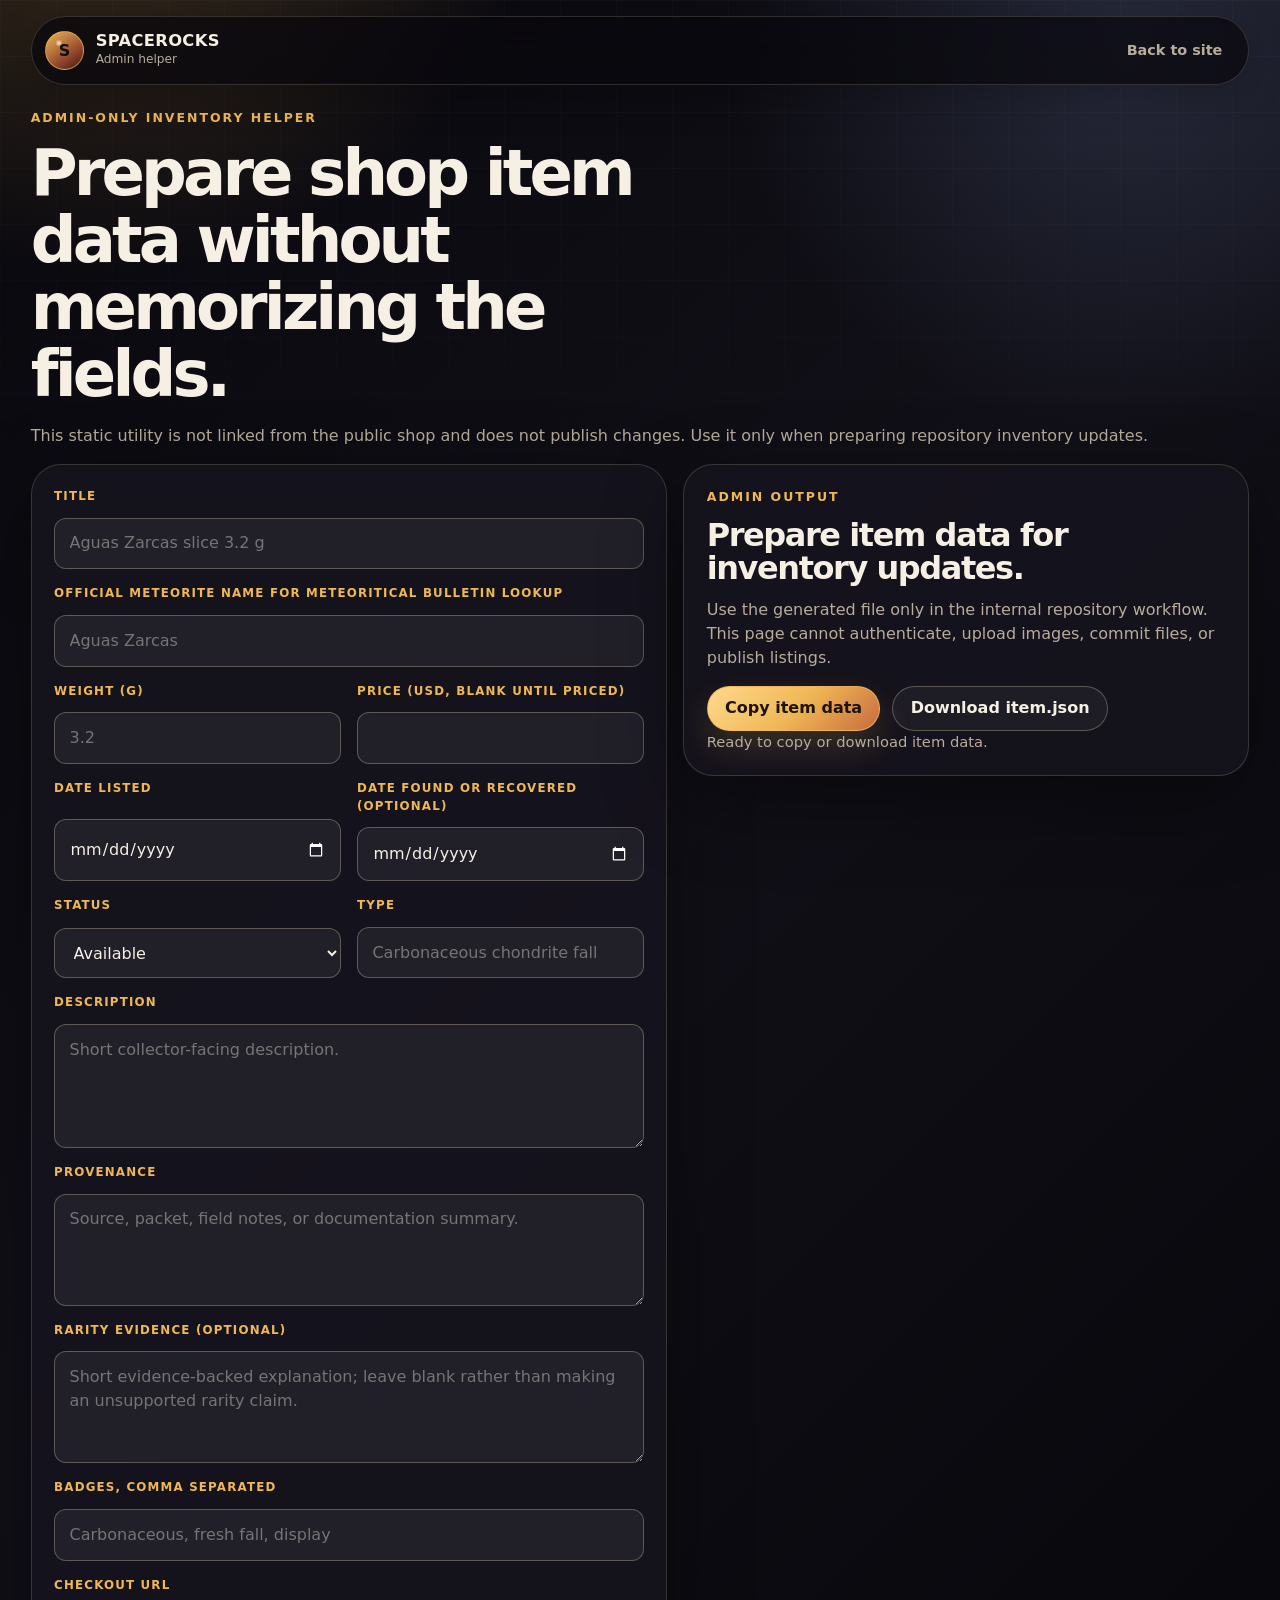
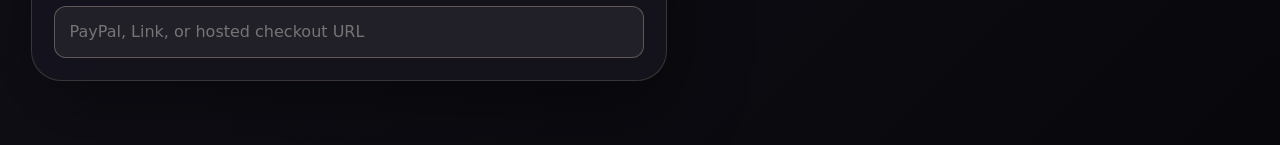
==== commit 364b03af: "Add shop listing highlights" ====
--- a/admin/new-listing.html
+++ b/admin/new-listing.html
@@ -40,7 +40,7 @@
           <input name="title" type="text" autocomplete="off" placeholder="Aguas Zarcas slice 3.2 g" required>
         </label>
         <label>
-          <span>Official meteorite name for MetBull lookup</span>
+          <span>Official meteorite name for Meteoritical Bulletin lookup</span>
           <input name="name" type="text" autocomplete="off" placeholder="Aguas Zarcas">
         </label>
         <div class="form-row">
@@ -51,6 +51,16 @@
           <label>
             <span>Price (USD, blank until priced)</span>
             <input name="price_usd" type="number" min="0" step="0.01" placeholder="">
+          </label>
+        </div>
+        <div class="form-row">
+          <label>
+            <span>Date listed</span>
+            <input name="listed_at" type="date">
+          </label>
+          <label>
+            <span>Date found or recovered (optional)</span>
+            <input name="found_at" type="date">
           </label>
         </div>
         <div class="form-row">
@@ -75,6 +85,10 @@
         <label>
           <span>Provenance</span>
           <textarea name="provenance" rows="3" placeholder="Source, packet, field notes, or documentation summary."></textarea>
+        </label>
+        <label>
+          <span>Rarity evidence (optional)</span>
+          <textarea name="rarity_note" rows="2" placeholder="Short evidence-backed explanation; leave blank rather than making an unsupported rarity claim."></textarea>
         </label>
         <label>
           <span>Badges, comma separated</span>
@@ -136,10 +150,13 @@
         weight_g: numberOrNull(data.get("weight_g")),
         price_usd: numberOrNull(data.get("price_usd")),
         status: data.get("status"),
+        listed_at: String(data.get("listed_at") || "").trim(),
+        found_at: String(data.get("found_at") || "").trim(),
         description: String(data.get("description") || "").trim(),
         type: String(data.get("type") || "").trim(),
         classification: "",
         provenance: String(data.get("provenance") || "").trim(),
+        rarity_note: String(data.get("rarity_note") || "").trim(),
         badges,
         checkout_url: checkoutUrl,
         checkout_label: checkoutUrl ? "Buy now" : "",
--- a/styles.css
+++ b/styles.css
@@ -42,6 +42,14 @@
   line-height: 1.5;
 }
 
+body,
+button,
+input,
+select,
+textarea {
+  overflow-wrap: break-word;
+}
+
 body::before {
   position: fixed;
   inset: 0;
@@ -262,6 +270,7 @@
 h2,
 h3 {
   line-height: 1.05;
+  overflow-wrap: break-word;
 }
 
 h1 {
@@ -302,6 +311,7 @@
   display: flex;
   flex-wrap: wrap;
   gap: 0.7rem;
+  min-width: 0;
 }
 
 .hero-actions {
@@ -312,6 +322,7 @@
   display: inline-flex;
   align-items: center;
   justify-content: center;
+  max-width: 100%;
   min-height: 2.8rem;
   border: 1px solid var(--line-strong);
   border-radius: 999px;
@@ -320,8 +331,10 @@
   font-weight: 850;
   line-height: 1.1;
   padding: 0.78rem 1.08rem;
+  text-align: center;
   text-decoration: none;
   transition: transform 160ms ease, border-color 160ms ease, background 160ms ease;
+  white-space: normal;
 }
 
 .button:hover {
@@ -357,6 +370,8 @@
   border: 1px solid var(--line);
   border-radius: var(--radius-md);
   background: rgba(255, 255, 255, 0.045);
+  min-width: 0;
+  overflow-wrap: anywhere;
   padding: 1rem;
 }
 
@@ -365,12 +380,14 @@
   font-size: clamp(1.6rem, 3vw, 2.35rem);
   font-weight: 950;
   line-height: 1;
+  overflow-wrap: anywhere;
 }
 
 .hero-metrics dd {
   margin: 0.35rem 0 0;
   color: var(--muted);
   font-size: 0.88rem;
+  overflow-wrap: anywhere;
 }
 
 .hero-media {
@@ -471,6 +488,7 @@
   display: inline-flex;
   align-items: center;
   width: fit-content;
+  max-width: 100%;
   min-height: 1.75rem;
   border: 1px solid var(--line-strong);
   border-radius: 999px;
@@ -479,9 +497,12 @@
   font-size: 0.72rem;
   font-weight: 900;
   letter-spacing: 0.07em;
-  line-height: 1;
+  line-height: 1.18;
+  overflow-wrap: anywhere;
   padding: 0.42rem 0.62rem;
+  text-align: center;
   text-transform: uppercase;
+  white-space: normal;
 }
 
 .badge-sale {
@@ -527,6 +548,8 @@
   border: 1px solid var(--line);
   border-radius: var(--radius-md);
   background: rgba(255, 255, 255, 0.045);
+  min-width: 0;
+  overflow-wrap: anywhere;
   padding: 1.15rem;
 }
 
@@ -574,6 +597,175 @@
   border-radius: var(--radius-md);
 }
 
+.recent-shop {
+  margin-bottom: 1.25rem;
+  border: 1px solid var(--line);
+  border-radius: var(--radius-lg);
+  background:
+    radial-gradient(circle at 8% 0%, rgba(239, 183, 86, 0.14), transparent 20rem),
+    var(--panel);
+  box-shadow: var(--shadow);
+  overflow: hidden;
+}
+
+.recent-shop summary {
+  display: grid;
+  grid-template-columns: minmax(0, 1fr) auto;
+  gap: 1rem;
+  align-items: center;
+  min-height: 4.5rem;
+  cursor: pointer;
+  list-style: none;
+  padding: 1rem 1.15rem;
+}
+
+.recent-shop summary::-webkit-details-marker {
+  display: none;
+}
+
+.recent-shop summary:focus-visible {
+  border-radius: calc(var(--radius-lg) - 2px);
+  outline-offset: -4px;
+}
+
+.recent-shop summary > *,
+.recent-shop-item > *,
+.recent-shop-item-main,
+.recent-shop-facts,
+.recent-shop-actions {
+  min-width: 0;
+}
+
+.recent-shop-summary,
+.recent-shop-title,
+.recent-shop-note {
+  display: block;
+  overflow-wrap: anywhere;
+}
+
+.recent-shop-summary .eyebrow {
+  margin-bottom: 0.35rem;
+}
+
+.recent-shop-title {
+  color: var(--text);
+  font-size: clamp(1.15rem, 2vw, 1.5rem);
+  font-weight: 900;
+  line-height: 1.15;
+}
+
+.recent-shop-note {
+  margin-top: 0.3rem;
+  color: var(--muted);
+  font-size: 0.88rem;
+}
+
+.recent-shop-toggle {
+  pointer-events: none;
+}
+
+.recent-shop-toggle::after {
+  margin-left: 0.45rem;
+  content: "+";
+}
+
+.recent-shop details[open] .recent-shop-toggle::after {
+  content: "-";
+}
+
+.recent-shop-panel {
+  border-top: 1px solid var(--line);
+  padding: 1rem;
+}
+
+.recent-shop-explainer {
+  max-width: 76rem;
+  margin: 0 0 1rem;
+  font-size: 0.88rem;
+}
+
+.recent-shop-list,
+.highlight-evidence {
+  margin: 0;
+  padding: 0;
+  list-style: none;
+}
+
+.recent-shop-list {
+  display: grid;
+  gap: 0.75rem;
+}
+
+.recent-shop-item {
+  display: grid;
+  grid-template-columns: minmax(0, 1.4fr) minmax(14rem, 0.75fr) auto;
+  gap: 1rem;
+  align-items: center;
+  border: 1px solid var(--line);
+  border-radius: var(--radius-md);
+  background: rgba(255, 255, 255, 0.035);
+  padding: 1rem;
+  overflow-wrap: anywhere;
+}
+
+.recent-shop-item h3 {
+  margin: 0.75rem 0 0.45rem;
+}
+
+.recent-shop-item-main > p {
+  margin-bottom: 0;
+}
+
+.recent-shop-facts {
+  margin: 0;
+}
+
+.recent-shop-facts div {
+  display: grid;
+  grid-template-columns: minmax(4.5rem, 0.55fr) minmax(0, 1fr);
+  gap: 0.5rem;
+  border-top: 1px solid var(--line);
+  padding: 0.42rem 0;
+}
+
+.recent-shop-facts dt {
+  color: var(--gold);
+  font-size: 0.7rem;
+  font-weight: 900;
+  letter-spacing: 0.08em;
+  text-transform: uppercase;
+}
+
+.recent-shop-facts dd {
+  margin: 0;
+  color: #eadfd0;
+}
+
+.highlight-evidence {
+  display: grid;
+  gap: 0.35rem;
+  margin-top: 0.8rem;
+}
+
+.highlight-evidence li {
+  border-left: 2px solid rgba(239, 183, 86, 0.5);
+  color: var(--muted);
+  font-size: 0.82rem;
+  padding-left: 0.65rem;
+}
+
+.badge-new {
+  border-color: rgba(159, 207, 157, 0.5);
+  background: rgba(159, 207, 157, 0.12);
+  color: #dcffd8;
+}
+
+.badge-highlight {
+  border-color: rgba(239, 183, 86, 0.56);
+  background: rgba(239, 183, 86, 0.12);
+  color: #ffe0a0;
+}
+
 .shop-meta {
   display: flex;
   flex-wrap: wrap;
@@ -589,6 +781,161 @@
   font-size: 0.92rem;
 }
 
+.taxonomy-index {
+  display: grid;
+  gap: 1rem;
+  margin-bottom: 1.6rem;
+}
+
+.taxonomy-source {
+  max-width: 72rem;
+  margin: 0;
+  color: var(--muted);
+  font-size: 0.92rem;
+}
+
+.taxonomy-class {
+  border: 1px solid var(--line);
+  border-radius: var(--radius-lg);
+  background:
+    radial-gradient(circle at 10% 0%, rgba(159, 185, 255, 0.12), transparent 19rem),
+    var(--panel);
+  box-shadow: var(--shadow);
+  min-width: 0;
+  padding: clamp(1rem, 3vw, 1.4rem);
+  overflow-wrap: anywhere;
+}
+
+.taxonomy-class-heading {
+  display: grid;
+  grid-template-columns: minmax(0, 1fr) minmax(220px, 0.48fr);
+  gap: 1rem;
+  align-items: end;
+  margin-bottom: 1rem;
+}
+
+.taxonomy-class-heading > *,
+.taxonomy-type,
+.taxonomy-subtype,
+.taxonomy-names,
+.taxonomy-names li {
+  min-width: 0;
+}
+
+.taxonomy-class-heading h3,
+.shop-listings-heading h3 {
+  margin: 0;
+  font-size: clamp(1.6rem, 3vw, 2.6rem);
+}
+
+.taxonomy-class-heading p:last-child {
+  margin: 0;
+  color: var(--muted);
+  font-size: 0.92rem;
+}
+
+.taxonomy-class h3 span,
+.taxonomy-type h4 span,
+.taxonomy-subtype h5 span {
+  display: inline-flex;
+  max-width: 100%;
+  min-width: 2rem;
+  justify-content: center;
+  margin-inline-start: 0.45rem;
+  border: 1px solid rgba(159, 207, 157, 0.46);
+  border-radius: 999px;
+  background: rgba(159, 207, 157, 0.12);
+  color: #dcffd8;
+  font-size: 0.78em;
+  line-height: 1.6;
+  overflow-wrap: anywhere;
+  padding: 0 0.5rem;
+  text-align: center;
+  vertical-align: middle;
+  white-space: normal;
+}
+
+.taxonomy-type {
+  border-top: 1px solid var(--line);
+  padding-top: 1rem;
+}
+
+.taxonomy-type + .taxonomy-type {
+  margin-top: 1rem;
+}
+
+.taxonomy-type h4,
+.taxonomy-subtype h5 {
+  margin: 0 0 0.75rem;
+  overflow-wrap: anywhere;
+}
+
+.taxonomy-subtype {
+  border: 1px solid rgba(255, 255, 255, 0.08);
+  border-radius: var(--radius-md);
+  background: rgba(255, 255, 255, 0.035);
+  padding: 0.85rem;
+}
+
+.taxonomy-subtype + .taxonomy-subtype {
+  margin-top: 0.75rem;
+}
+
+.taxonomy-names {
+  display: flex;
+  flex-wrap: wrap;
+  gap: 0.6rem;
+  margin: 0;
+  padding: 0;
+  list-style: none;
+}
+
+.taxonomy-names li {
+  display: inline-flex;
+  flex-wrap: wrap;
+  gap: 0.35rem;
+  align-items: center;
+  max-width: 100%;
+  border: 1px solid var(--line);
+  border-radius: 999px;
+  background: rgba(0, 0, 0, 0.18);
+  color: var(--muted);
+  font-size: 0.9rem;
+  overflow-wrap: anywhere;
+  padding: 0.42rem 0.65rem;
+}
+
+.taxonomy-names a,
+.taxonomy-names strong {
+  color: var(--text);
+  max-width: 100%;
+  font-weight: 850;
+  overflow-wrap: anywhere;
+  text-decoration: none;
+}
+
+.taxonomy-names span {
+  max-width: 100%;
+  overflow-wrap: anywhere;
+}
+
+.taxonomy-names small {
+  flex-basis: 100%;
+  max-width: 100%;
+  color: var(--muted);
+  font-size: 0.78rem;
+  line-height: 1.35;
+  overflow-wrap: anywhere;
+}
+
+.taxonomy-names a:hover {
+  color: var(--gold);
+}
+
+.shop-listings-heading {
+  margin: 0 0 1rem;
+}
+
 .offer-grid {
   display: grid;
   grid-template-columns: repeat(auto-fit, minmax(280px, 1fr));
@@ -602,6 +949,8 @@
   border-radius: var(--radius-lg);
   background: var(--panel);
   box-shadow: var(--shadow);
+  min-width: 0;
+  overflow-wrap: anywhere;
 }
 
 .offer-card {
@@ -657,6 +1006,7 @@
   display: flex;
   flex: 1;
   flex-direction: column;
+  min-width: 0;
   padding: 1.2rem;
 }
 
@@ -674,14 +1024,16 @@
 .passport-list,
 .adventure-stats {
   margin: 1rem 0 1.2rem;
+  min-width: 0;
 }
 
 .spec-list div,
 .passport-list div,
 .adventure-stats div {
   display: grid;
-  grid-template-columns: 6.4rem minmax(0, 1fr);
+  grid-template-columns: minmax(4.75rem, 6.4rem) minmax(0, 1fr);
   gap: 0.7rem;
+  min-width: 0;
   padding: 0.58rem 0;
   border-top: 1px solid var(--line);
 }
@@ -693,6 +1045,8 @@
   font-size: 0.73rem;
   font-weight: 900;
   letter-spacing: 0.1em;
+  min-width: 0;
+  overflow-wrap: anywhere;
   text-transform: uppercase;
 }
 
@@ -701,6 +1055,8 @@
 .adventure-stats dd {
   margin: 0;
   color: #eadfd0;
+  min-width: 0;
+  overflow-wrap: anywhere;
 }
 
 .compact-offer {
@@ -712,6 +1068,8 @@
 .provenance-note {
   border-left: 2px solid rgba(239, 183, 86, 0.46);
   margin: 0 0 1.1rem;
+  min-width: 0;
+  overflow-wrap: anywhere;
   padding-left: 0.8rem;
   font-size: 0.92rem;
 }
@@ -799,6 +1157,8 @@
     repeating-linear-gradient(0deg, rgba(32, 23, 14, 0.035) 0 1px, transparent 1px 22px),
     var(--paper);
   color: var(--paper-ink);
+  min-width: 0;
+  overflow-wrap: anywhere;
   padding: 1rem;
   box-shadow: 0 18px 45px rgba(0, 0, 0, 0.22);
 }
@@ -829,6 +1189,7 @@
   position: relative;
   z-index: 1;
   display: flex;
+  flex-wrap: wrap;
   align-items: flex-start;
   justify-content: space-between;
   gap: 0.65rem;
@@ -837,6 +1198,7 @@
   font-size: 0.73rem;
   font-weight: 950;
   letter-spacing: 0.13em;
+  overflow-wrap: anywhere;
   text-transform: uppercase;
 }
 
@@ -845,6 +1207,7 @@
   z-index: 1;
   color: var(--paper-ink);
   font-size: 1.45rem;
+  overflow-wrap: anywhere;
 }
 
 .passport-list {
@@ -1002,6 +1365,8 @@
   border-radius: var(--radius-lg);
   background: var(--panel);
   box-shadow: var(--shadow);
+  min-width: 0;
+  overflow-wrap: anywhere;
   padding: clamp(1rem, 3vw, 1.4rem);
 }
 
@@ -1155,6 +1520,9 @@
   .hero-metrics,
   .signal-bar,
   .split-heading,
+  .recent-shop summary,
+  .recent-shop-item,
+  .taxonomy-class-heading,
   .collection-tools,
   .adventure-grid,
   .journal-strip,
@@ -1195,6 +1563,7 @@
 
 @media (max-width: 620px) {
   .hero-actions .button,
+  .recent-shop .button,
   .card-content .button,
   .contact-panel .button {
     width: 100%;
@@ -1234,6 +1603,7 @@
   }
 
   .spec-list div,
+  .recent-shop-facts div,
   .passport-list div,
   .adventure-stats div,
   .timeline li {
